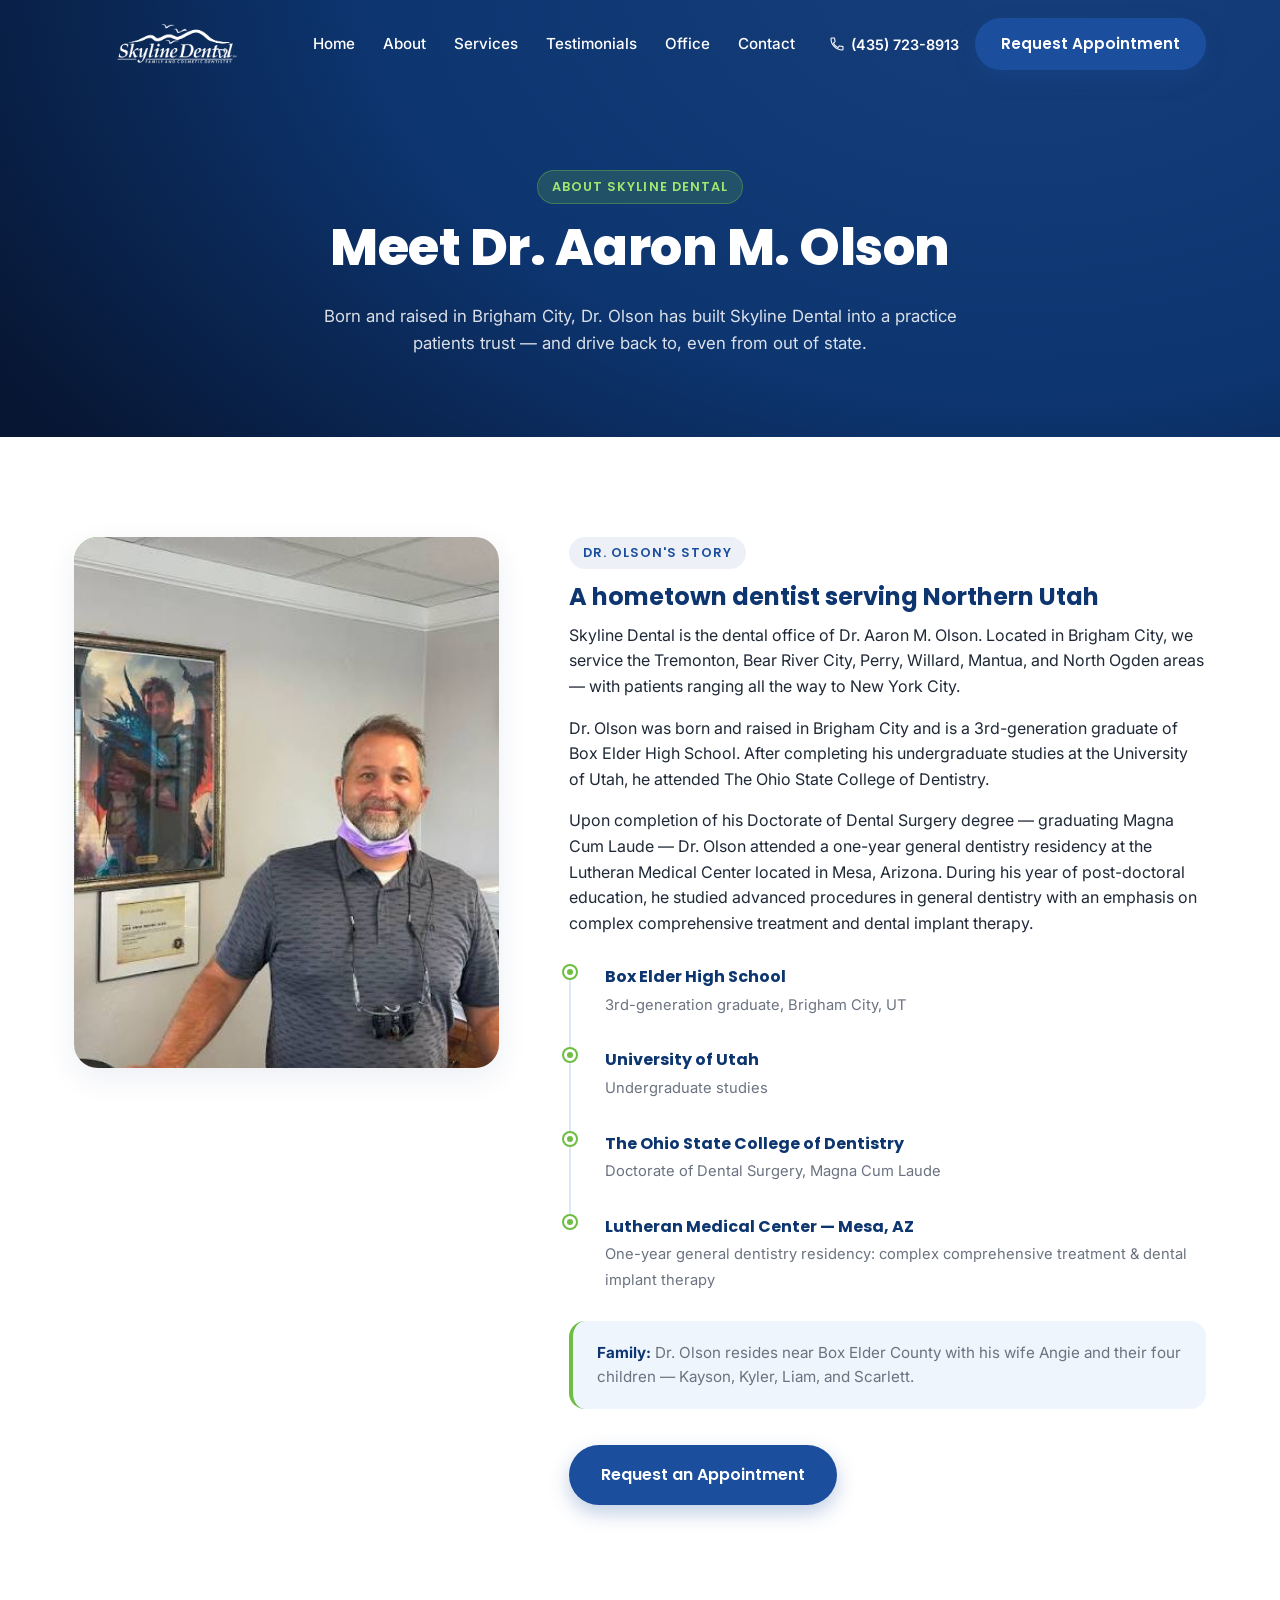
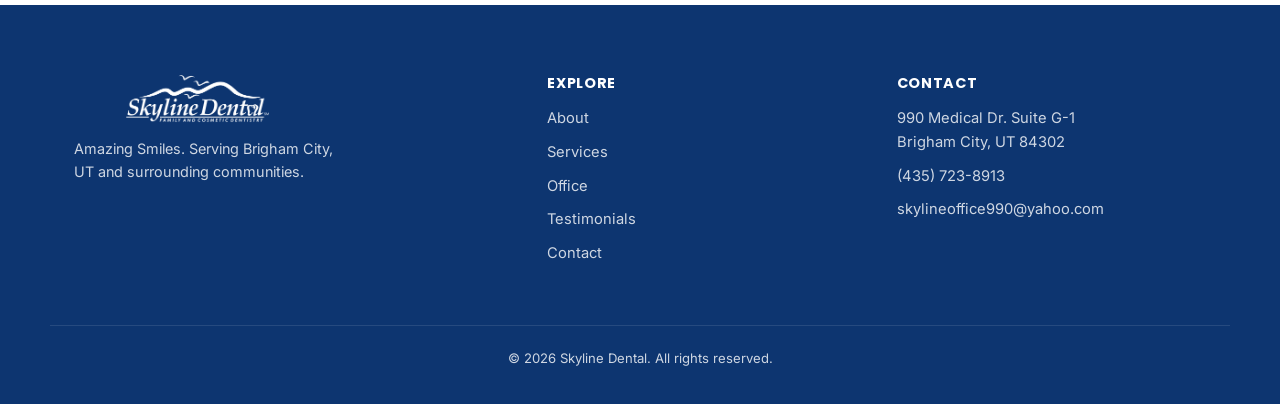
==== about.html @ 53d768c1 "Add dedicated About, Services, and Office pages Build out three full pages using real content from t" ====
<!DOCTYPE html>
<html lang="en">
<head>
<meta charset="UTF-8">
<meta name="viewport" content="width=device-width, initial-scale=1.0">
<title>About Dr. Aaron Olson | Skyline Dental | Brigham City, UT</title>
<meta name="description" content="Meet Dr. Aaron M. Olson of Skyline Dental in Brigham City, UT — his education, training, and the family behind the practice serving Northern Utah.">
<link rel="preconnect" href="https://fonts.googleapis.com">
<link rel="preconnect" href="https://fonts.gstatic.com" crossorigin>
<link href="https://fonts.googleapis.com/css2?family=Poppins:wght@400;500;600;700;800&family=Inter:wght@400;500;600&display=swap" rel="stylesheet">
<link rel="stylesheet" href="css/style.css">
</head>
<body>

<div class="progress-bar" id="progressBar"></div>

<header class="site-header" id="siteHeader">
  <div class="container header-inner">
    <a href="index.html" class="logo">
      <img src="images/skyline-dental-logo-white.png" alt="Skyline Dental - Family and Cosmetic Dentistry" class="logo-img logo-img-light">
      <img src="images/skyline-dental-logo.png" alt="Skyline Dental - Family and Cosmetic Dentistry" class="logo-img logo-img-dark">
    </a>
    <nav class="main-nav" id="mainNav">
      <a href="index.html#home">Home</a>
      <a href="about.html">About</a>
      <a href="services.html">Services</a>
      <a href="index.html#testimonials">Testimonials</a>
      <a href="office.html">Office</a>
      <a href="index.html#contact">Contact</a>
    </nav>
    <div class="header-actions">
      <a href="tel:4357238913" class="phone-pill">
        <svg width="16" height="16" viewBox="0 0 24 24" fill="none"><path d="M6.6 10.8c1.4 2.8 3.8 5.1 6.6 6.6l2.2-2.2c.3-.3.7-.4 1-.2 1.1.4 2.3.6 3.6.6.6 0 1 .4 1 1V20c0 .6-.4 1-1 1C10.6 21 3 13.4 3 4c0-.6.4-1 1-1h3.5c.6 0 1 .4 1 1 0 1.2.2 2.4.6 3.6.1.4 0 .8-.3 1.1L6.6 10.8z" stroke="currentColor" stroke-width="1.6" stroke-linejoin="round"/></svg>
        (435) 723-8913
      </a>
      <a href="index.html#contact" class="btn btn-primary">Request Appointment</a>
    </div>
    <button class="nav-toggle" id="navToggle" aria-label="Toggle menu">
      <span></span><span></span><span></span>
    </button>
  </div>
</header>

<main>

  <section class="page-banner">
    <div class="container">
      <span class="eyebrow">About Skyline Dental</span>
      <h1>Meet Dr. Aaron M. Olson</h1>
      <p>Born and raised in Brigham City, Dr. Olson has built Skyline Dental into a practice patients trust — and drive back to, even from out of state.</p>
    </div>
  </section>

  <section class="content-section">
    <div class="container bio-grid">
      <div class="bio-photo reveal">
        <img src="images/dr-aaron-olson.jpg" alt="Dr. Aaron Olson, DDS">
        <div class="bio-accent"></div>
      </div>
      <div class="bio-copy reveal">
        <span class="eyebrow">Dr. Olson's Story</span>
        <h2>A hometown dentist serving Northern Utah</h2>
        <p>Skyline Dental is the dental office of Dr. Aaron M. Olson. Located in Brigham City, we service the Tremonton, Bear River City, Perry, Willard, Mantua, and North Ogden areas — with patients ranging all the way to New York City.</p>
        <p>Dr. Olson was born and raised in Brigham City and is a 3rd-generation graduate of Box Elder High School. After completing his undergraduate studies at the University of Utah, he attended The Ohio State College of Dentistry.</p>
        <p>Upon completion of his Doctorate of Dental Surgery degree — graduating Magna Cum Laude — Dr. Olson attended a one-year general dentistry residency at the Lutheran Medical Center located in Mesa, Arizona. During his year of post-doctoral education, he studied advanced procedures in general dentistry with an emphasis on complex comprehensive treatment and dental implant therapy.</p>

        <ol class="timeline">
          <li><strong>Box Elder High School</strong><span>3rd-generation graduate, Brigham City, UT</span></li>
          <li><strong>University of Utah</strong><span>Undergraduate studies</span></li>
          <li><strong>The Ohio State College of Dentistry</strong><span>Doctorate of Dental Surgery, Magna Cum Laude</span></li>
          <li><strong>Lutheran Medical Center — Mesa, AZ</strong><span>One-year general dentistry residency: complex comprehensive treatment &amp; dental implant therapy</span></li>
        </ol>

        <div class="family-note">
          <strong>Family:</strong> Dr. Olson resides near Box Elder County with his wife Angie and their four children — Kayson, Kyler, Liam, and Scarlett.
        </div>

        <div class="section-cta section-cta-left">
          <a href="index.html#contact" class="btn btn-primary btn-lg">Request an Appointment</a>
        </div>
      </div>
    </div>
  </section>

</main>

<footer class="site-footer">
  <div class="container footer-inner">
    <div class="footer-brand">
      <img src="images/skyline-dental-logo-white.png" alt="Skyline Dental - Family and Cosmetic Dentistry" class="logo-img footer-logo-img">
      <p>Amazing Smiles. Serving Brigham City, UT and surrounding communities.</p>
    </div>
    <div class="footer-links">
      <h4>Explore</h4>
      <a href="about.html">About</a>
      <a href="services.html">Services</a>
      <a href="office.html">Office</a>
      <a href="index.html#testimonials">Testimonials</a>
      <a href="index.html#contact">Contact</a>
    </div>
    <div class="footer-contact">
      <h4>Contact</h4>
      <p>990 Medical Dr. Suite G-1<br>Brigham City, UT 84302</p>
      <p><a href="tel:4357238913">(435) 723-8913</a></p>
      <p><a href="mailto:skylineoffice990@yahoo.com">skylineoffice990@yahoo.com</a></p>
    </div>
  </div>
  <div class="footer-bottom">
    <div class="container">
      <p>&copy; <span id="year"></span> Skyline Dental. All rights reserved.</p>
    </div>
  </div>
</footer>

<button id="scrollTop" class="scroll-top" aria-label="Scroll to top">↑</button>

<script src="js/main.js"></script>
</body>
</html>
---- css/style.css ----
/* ===== Design tokens ===== */
:root{
  --primary:#1B4F9E;
  --primary-dark:#0D3570;
  --primary-light:#9FCBEA;
  --accent:#6FBE44;
  --bg:#FFFFFF;
  --bg-soft:#EEF5FC;
  --text:#1F2937;
  --text-light:#6B7280;
  --border:#DCE8F5;
  --shadow:0 10px 30px rgba(13,53,112,0.08);
  --radius:16px;
  --font-head:'Poppins', sans-serif;
  --font-body:'Inter', sans-serif;
}

*,*::before,*::after{box-sizing:border-box;}
html{scroll-behavior:smooth;}
body{
  margin:0;
  font-family:var(--font-body);
  color:var(--text);
  background:var(--bg);
  line-height:1.6;
  -webkit-font-smoothing:antialiased;
}
h1,h2,h3,h4{font-family:var(--font-head); margin:0 0 .5em; color:var(--primary-dark); line-height:1.15;}
p{margin:0 0 1em;}
a{color:inherit; text-decoration:none;}
img{max-width:100%; display:block;}
ul{list-style:none; margin:0; padding:0;}
.container{max-width:1180px; margin:0 auto; padding:0 24px;}
#home, #about, #services, #testimonials, #office, #contact{scroll-margin-top:90px;}

.eyebrow{
  display:inline-block;
  font-family:var(--font-head);
  font-weight:600;
  font-size:.8rem;
  letter-spacing:.08em;
  text-transform:uppercase;
  color:var(--primary);
  background:rgba(27,79,158,.08);
  padding:6px 14px;
  border-radius:999px;
  margin-bottom:14px;
}

/* ===== Buttons ===== */
.btn{
  display:inline-flex; align-items:center; justify-content:center; gap:8px;
  padding:12px 24px;
  border-radius:999px;
  font-weight:600;
  font-family:var(--font-head);
  font-size:.95rem;
  border:2px solid transparent;
  cursor:pointer;
  transition:transform .25s ease, box-shadow .25s ease, background .25s ease, color .25s ease;
  white-space:nowrap;
}
.btn-primary{ background:var(--primary); color:#fff; box-shadow:0 8px 20px rgba(27,79,158,.28);}
.btn-primary:hover{ transform:translateY(-3px) scale(1.02); box-shadow:0 14px 28px rgba(27,79,158,.36); }
.btn-ghost{ background:transparent; border-color:rgba(255,255,255,.5); color:inherit; }
.btn-ghost:hover{ background:rgba(255,255,255,.15); transform:translateY(-3px); }
.btn-lg{ padding:15px 30px; font-size:1rem; }

/* ===== Progress bar ===== */
.progress-bar{
  position:fixed; top:0; left:0; height:3px; width:0%;
  background:linear-gradient(90deg, var(--primary-light), var(--primary));
  z-index:1000; transition:width .1s ease-out;
}

/* ===== Header ===== */
.site-header{
  position:fixed; top:0; left:0; right:0; z-index:900;
  padding:18px 0;
  transition:background .35s ease, box-shadow .35s ease, padding .35s ease;
}
.site-header.scrolled{
  background:rgba(255,255,255,.9);
  backdrop-filter:blur(10px);
  box-shadow:0 4px 24px rgba(13,53,112,.08);
  padding:10px 0;
}
.header-inner{display:flex; align-items:center; justify-content:space-between; gap:24px;}
.logo{display:flex; align-items:center;}
.logo-img{height:40px; width:auto; display:block;}
.logo-img-dark{display:none;}
.site-header.scrolled .logo-img-light{display:none;}
.site-header.scrolled .logo-img-dark{display:block;}

.main-nav{display:flex; gap:28px;}
.main-nav a{
  font-weight:500; font-size:.95rem; position:relative; padding:4px 0;
  color:var(--primary-dark);
}
.site-header:not(.scrolled) .main-nav a{color:#fff;}
.main-nav a::after{
  content:''; position:absolute; left:0; bottom:-4px; width:0; height:2px;
  background:currentColor; transition:width .25s ease;
}
.main-nav a:hover::after{width:100%;}

.header-actions{display:flex; align-items:center; gap:16px;}
.phone-pill{
  display:flex; align-items:center; gap:6px; font-weight:600; font-size:.9rem;
  color:var(--primary-dark);
}
.site-header:not(.scrolled) .phone-pill{color:#fff;}

.nav-toggle{display:none; flex-direction:column; gap:5px; background:none; border:none; cursor:pointer; padding:6px; z-index:950;}
.nav-toggle span{width:24px; height:2px; background:var(--primary-dark); transition:.3s;}
.site-header:not(.scrolled) .nav-toggle span{background:#fff;}

/* ===== Hero ===== */
.hero{
  position:relative; overflow:hidden;
  min-height:100vh;
  display:flex; align-items:center;
  background:radial-gradient(1200px 800px at 80% -10%, #163E7A 0%, var(--primary-dark) 55%, #071633 100%);
  color:#fff;
  padding-top:120px;
}
.hero-blob{position:absolute; border-radius:50%; filter:blur(60px); opacity:.55; z-index:0;}
.blob-1{width:420px; height:420px; background:var(--primary-light); top:-120px; right:-80px; animation:drift 14s ease-in-out infinite;}
.blob-2{width:320px; height:320px; background:var(--accent); bottom:-100px; left:-60px; opacity:.3; animation:drift 18s ease-in-out infinite reverse;}
.blob-3{width:250px; height:250px; background:#6FBE44; top:40%; left:35%; opacity:.2; animation:drift 20s ease-in-out infinite;}
@keyframes drift{
  0%,100%{ transform:translate(0,0) scale(1);}
  50%{ transform:translate(30px,-30px) scale(1.08);}
}

.hero-inner{position:relative; z-index:1; display:grid; grid-template-columns:1fr; gap:60px; align-items:center;}
.hero-copy{max-width:700px;}
.hero-copy .eyebrow{background:rgba(255,255,255,.12); color:#fff;}
.eyebrow-accent{background:rgba(111,190,68,.2); color:#9FE870; border:1px solid rgba(111,190,68,.4);}
.hero h1{color:#fff; font-size:clamp(2.8rem,5.5vw,4.4rem); font-weight:800; letter-spacing:-.02em; line-height:1.05;}
.accent-text{
  background:linear-gradient(100deg, #fff 20%, var(--primary-light) 60%, var(--accent) 100%);
  -webkit-background-clip:text; background-clip:text; color:transparent;
}
.hero-sub{color:rgba(255,255,255,.88); font-size:1.15rem; max-width:520px;}
.hero-cta{display:flex; gap:16px; flex-wrap:wrap; margin:32px 0 48px;}
.hero-cta .btn-lg{padding:17px 34px; font-size:1.05rem;}
.hero-cta .btn-primary{background:var(--accent); box-shadow:0 10px 28px rgba(111,190,68,.4);}
.hero-cta .btn-primary:hover{transform:translateY(-4px) scale(1.04); box-shadow:0 16px 36px rgba(111,190,68,.5);}
.hero-cta .btn-ghost{border-color:rgba(255,255,255,.6); font-weight:700;}
.hero-cta .btn-ghost:hover{background:rgba(255,255,255,.18); border-color:#fff;}

.hero-rating{
  display:flex; align-items:center; gap:16px; flex-wrap:wrap;
  padding-top:28px; border-top:1px solid rgba(255,255,255,.18);
}
.stat-stars{font-size:1.4rem; letter-spacing:2px; color:var(--accent); line-height:1;}
.stat-stars-lg{font-size:2.75rem; letter-spacing:6px; text-shadow:0 4px 22px rgba(111,190,68,.6);}
.hero-rating-label{font-family:var(--font-head); font-size:1.1rem; font-weight:700; color:#fff;}

/* ===== Reveal animation ===== */
.reveal{opacity:0; transform:translateY(30px); transition:opacity .7s ease, transform .7s ease;}
.reveal.in-view{opacity:1; transform:translateY(0);}

/* ===== About ===== */
.about{padding:120px 0; background:var(--bg);}
.about-inner{display:grid; grid-template-columns:.85fr 1.15fr; gap:70px; align-items:center;}
.about-photo{position:relative; aspect-ratio:4/5; border-radius:24px; overflow:hidden; box-shadow:var(--shadow);}
.about-photo-img{width:100%; height:100%; object-fit:cover;}
.about-accent{position:absolute; inset:-14px auto auto -14px; width:70px; height:70px; background:var(--accent); border-radius:20px; z-index:-1;}
.about-points{margin:22px 0 30px; display:flex; flex-direction:column; gap:12px;}
.about-points li{display:flex; align-items:center; gap:10px; font-weight:500;}
.check{display:inline-flex; align-items:center; justify-content:center; width:22px; height:22px; border-radius:50%; background:rgba(27,79,158,.12); color:var(--primary); font-size:.75rem; flex:none;}

/* ===== Services ===== */
.services{padding:120px 0; background:var(--bg-soft);}
.section-head{max-width:640px; margin:0 auto 60px; text-align:center;}
.section-head p{color:var(--text-light);}
.section-head.light h2, .section-head.light p{color:#fff;}
.service-grid{display:grid; grid-template-columns:repeat(3,1fr); gap:24px;}
.service-card{
  background:#fff; border-radius:var(--radius); padding:32px 26px;
  box-shadow:0 6px 20px rgba(13,53,112,.06);
  transition:transform .3s ease, box-shadow .3s ease;
  border:1px solid var(--border);
}
.service-card:hover{transform:translateY(-8px); box-shadow:0 20px 40px rgba(13,53,112,.14);}
.service-icon{
  width:56px; height:56px; display:flex; align-items:center; justify-content:center;
  border-radius:14px; background:rgba(27,79,158,.1); margin-bottom:18px;
  color:var(--primary);
  transition:transform .3s ease;
}
.service-card:hover .service-icon{transform:rotate(-8deg) scale(1.08);}
.service-card h3{font-size:1.1rem; margin-bottom:8px;}
.service-card p{color:var(--text-light); font-size:.92rem; margin:0;}
.section-cta{text-align:center; margin-top:48px;}
.section-cta-left{text-align:left; margin-top:36px;}

/* ===== Testimonials ===== */
.testimonials{
  padding:120px 0;
  background:radial-gradient(1000px 500px at 20% 20%, #123A6B, var(--primary-dark));
  color:#fff;
  text-align:center;
}
.testimonial-slider{max-width:720px; margin:0 auto; position:relative; min-height:220px;}
.testimonial-track{position:relative;}
.testimonial-slide{
  position:absolute; inset:0; opacity:0; transform:translateY(12px);
  transition:opacity .5s ease, transform .5s ease; pointer-events:none;
}
.testimonial-slide.active{position:relative; opacity:1; transform:translateY(0); pointer-events:auto;}
.stars{color:var(--accent); letter-spacing:4px; margin-bottom:16px; font-size:1.1rem;}
.testimonial-slide p{font-size:1.35rem; font-weight:500; line-height:1.5; font-family:var(--font-head);}
.testimonial-slide cite{display:block; margin-top:18px; font-style:normal; color:rgba(255,255,255,.65); font-size:.9rem;}
.testimonial-dots{display:flex; justify-content:center; gap:10px; margin-top:32px;}
.testimonial-dots button{
  width:10px; height:10px; border-radius:50%; border:none; background:rgba(255,255,255,.3); cursor:pointer; padding:0;
  transition:background .3s ease, transform .3s ease;
}
.testimonial-dots button.active{background:var(--primary-light); transform:scale(1.3);}
.testimonial-more{margin-top:36px; border-color:rgba(255,255,255,.4);}
.testimonial-more:hover{background:rgba(255,255,255,.15); border-color:#fff;}

/* ===== Office ===== */
.office{padding:120px 0;}
.office-inner{display:grid; grid-template-columns:1fr 1fr; gap:60px; align-items:stretch;}
.office-detail{margin-bottom:20px;}
.office-detail strong{display:block; font-family:var(--font-head); color:var(--primary-dark); margin-bottom:4px; font-size:.9rem; text-transform:uppercase; letter-spacing:.05em;}
.office-detail a:hover{color:var(--primary);}
.social-links{display:flex; gap:12px; margin-top:24px;}
.social-links a{
  width:42px; height:42px; border-radius:50%; background:var(--bg-soft); display:flex; align-items:center; justify-content:center;
  font-weight:700; color:var(--primary-dark); transition:background .3s ease, color .3s ease, transform .3s ease;
}
.social-links a:hover{background:var(--primary); color:#fff; transform:translateY(-3px);}
.office-more{margin-top:24px;}
.office-map{
  border-radius:var(--radius); overflow:hidden; min-height:340px; box-shadow:var(--shadow);
  display:flex; flex-direction:column; background:#EEF5FC;
}
.office-map-svg{flex:1; width:100%; height:100%; display:block;}
.map-label{font-family:var(--font-head); font-size:13px; font-weight:600; fill:var(--primary-dark);}
.map-label-water{fill:#4E85BE; font-style:italic;}
.map-bubble-text{font-family:var(--font-head); font-size:20px; font-weight:800; fill:var(--primary-dark);}
.map-bubble-sub{font-family:var(--font-body); font-size:13px; fill:var(--text-light);}
.map-pulse{animation:mapPulse 2.4s ease-out infinite; transform-origin:center;}
@keyframes mapPulse{
  0%{transform:scale(1); opacity:.5;}
  100%{transform:scale(2.6); opacity:0;}
}
.get-directions{margin:18px auto 22px;}

/* ===== Contact ===== */
.contact{padding:120px 0; background:var(--bg-soft);}
.contact-form{max-width:760px; margin:0 auto; background:#fff; padding:44px; border-radius:20px; box-shadow:var(--shadow);}
.form-row{display:grid; grid-template-columns:1fr 1fr; gap:20px;}
.form-field{margin-bottom:20px; display:flex; flex-direction:column; gap:6px;}
.form-field label{font-size:.85rem; font-weight:600; color:var(--primary-dark);}
.form-field input, .form-field select, .form-field textarea{
  padding:12px 14px; border-radius:10px; border:1.5px solid var(--border); font-family:var(--font-body); font-size:.95rem;
  transition:border-color .25s ease, box-shadow .25s ease; background:#fff;
}
.form-field input:focus, .form-field select:focus, .form-field textarea:focus{
  outline:none; border-color:var(--primary); box-shadow:0 0 0 4px rgba(27,79,158,.12);
}
.hidden-field{position:absolute; left:-9999px;}

/* ===== Footer ===== */
.site-footer{background:var(--primary-dark); color:rgba(255,255,255,.8); padding-top:70px;}
.footer-inner{display:grid; grid-template-columns:1.4fr 1fr 1fr; gap:40px; padding-bottom:50px; border-bottom:1px solid rgba(255,255,255,.1);}
.footer-brand .footer-logo-img{height:48px;}
.footer-brand p{margin-top:14px; font-size:.9rem; max-width:280px;}
.footer-links h4, .footer-contact h4{color:#fff; font-family:var(--font-head); margin-bottom:16px; font-size:.9rem; text-transform:uppercase; letter-spacing:.05em;}
.footer-links a{display:block; margin-bottom:10px; font-size:.92rem; transition:color .25s ease;}
.footer-links a:hover{color:var(--primary-light);}
.footer-contact p{font-size:.92rem; margin-bottom:10px;}
.footer-bottom{padding:22px 0; text-align:center; font-size:.82rem;}

/* ===== Scroll to top ===== */
.scroll-top{
  position:fixed; bottom:28px; right:28px; width:48px; height:48px; border-radius:50%;
  background:var(--primary); color:#fff; border:none; font-size:1.2rem; cursor:pointer;
  box-shadow:0 12px 24px rgba(27,79,158,.35);
  opacity:0; visibility:hidden; transform:translateY(10px);
  transition:opacity .3s ease, transform .3s ease, visibility .3s;
  z-index:800;
}
.scroll-top.visible{opacity:1; visibility:visible; transform:translateY(0);}

/* ===== Inner page banner ===== */
.page-banner{
  position:relative; overflow:hidden;
  padding:170px 0 80px;
  background:radial-gradient(1200px 800px at 80% -10%, #163E7A 0%, var(--primary-dark) 55%, #071633 100%);
  color:#fff; text-align:center;
}
.page-banner .eyebrow{background:rgba(111,190,68,.2); color:#9FE870; border:1px solid rgba(111,190,68,.4);}
.page-banner h1{color:#fff; font-size:clamp(2.2rem,4.5vw,3.2rem); font-weight:800; letter-spacing:-.01em;}
.page-banner p{color:rgba(255,255,255,.85); max-width:640px; margin:0 auto; font-size:1.05rem;}

/* ===== Generic content sections ===== */
.content-section{padding:100px 0;}
.content-section.alt{background:var(--bg-soft);}
.content-narrow{max-width:760px; margin:0 auto;}
.content-narrow p{color:var(--text-light); font-size:1.02rem;}
.content-narrow h2{margin-top:1.4em;}

/* ===== Bio / About page ===== */
.bio-grid{display:grid; grid-template-columns:.8fr 1.2fr; gap:70px; align-items:start;}
.bio-photo{position:relative; aspect-ratio:4/5; border-radius:24px; overflow:hidden; box-shadow:var(--shadow);}
.bio-photo img{width:100%; height:100%; object-fit:cover;}
.bio-accent{position:absolute; inset:-14px auto auto -14px; width:70px; height:70px; background:var(--accent); border-radius:20px; z-index:-1;}
.family-note{
  margin-top:28px; padding:20px 24px; border-radius:16px; background:var(--bg-soft);
  border-left:4px solid var(--accent); font-size:.95rem; color:var(--text-light);
}
.family-note strong{color:var(--primary-dark);}

.timeline{list-style:none; margin:28px 0 0; padding:0; display:flex; flex-direction:column; gap:0;}
.timeline li{position:relative; padding:0 0 30px 34px; border-left:2px solid var(--border);}
.timeline li:last-child{border-color:transparent; padding-bottom:0;}
.timeline li::before{
  content:''; position:absolute; left:-7px; top:2px; width:12px; height:12px;
  border-radius:50%; background:var(--accent); border:3px solid #fff; box-shadow:0 0 0 2px var(--accent);
}
.timeline strong{display:block; font-family:var(--font-head); color:var(--primary-dark); font-size:1rem; margin-bottom:2px;}
.timeline span{color:var(--text-light); font-size:.92rem;}

/* ===== Services detail page ===== */
.service-detail-list{display:flex; flex-direction:column; gap:0; margin-top:20px;}
.service-detail{
  display:grid; grid-template-columns:64px 1fr; gap:22px; padding:32px 0;
  border-bottom:1px solid var(--border);
}
.service-detail:last-child{border-bottom:none;}
.service-detail-icon{
  width:64px; height:64px; border-radius:16px; background:var(--bg-soft);
  display:flex; align-items:center; justify-content:center; color:var(--primary);
}
.service-detail h3{margin-bottom:8px;}
.service-detail p{color:var(--text-light); margin:0;}

/* ===== Office page extras ===== */
.video-embed{position:relative; width:100%; aspect-ratio:16/9; border-radius:var(--radius); overflow:hidden; box-shadow:var(--shadow);}
.video-embed iframe{position:absolute; inset:0; width:100%; height:100%; border:0;}
.info-grid{display:grid; grid-template-columns:repeat(3,1fr); gap:24px; margin-top:20px;}
.info-card{background:#fff; border-radius:var(--radius); padding:28px 24px; box-shadow:0 6px 20px rgba(13,53,112,.06); border:1px solid var(--border);}
.info-card h3{font-size:1.05rem; margin-bottom:10px;}
.info-card p{color:var(--text-light); font-size:.92rem; margin:0;}
.info-card a{color:var(--primary); font-weight:600;}
.info-card a:hover{text-decoration:underline;}
.note-callout{
  margin-top:20px; padding:18px 22px; border-radius:14px; background:rgba(111,190,68,.1);
  border-left:4px solid var(--accent); font-size:.95rem; color:var(--primary-dark);
}

/* ===== Responsive ===== */
@media (max-width:960px){
  .hero-inner, .about-inner, .office-inner, .bio-grid{grid-template-columns:1fr;}
  .service-grid, .info-grid{grid-template-columns:repeat(2,1fr);}
  .footer-inner{grid-template-columns:1fr 1fr;}
}
@media (max-width:760px){
  .main-nav, .header-actions{display:none;}
  .nav-toggle{display:flex;}
  .main-nav.open{
    display:flex; flex-direction:column; position:fixed; top:0; right:0; height:100vh; width:78%;
    background:var(--primary-dark); padding:110px 32px 32px; gap:24px; z-index:920;
    box-shadow:-20px 0 60px rgba(0,0,0,.3);
  }
  .main-nav.open a{color:#fff; font-size:1.1rem;}
  .service-grid, .info-grid{grid-template-columns:1fr;}
  .service-detail{grid-template-columns:1fr; text-align:center;}
  .service-detail-icon{margin:0 auto;}
  .form-row{grid-template-columns:1fr;}
  .footer-inner{grid-template-columns:1fr; text-align:center;}
  .footer-brand p{margin-left:auto; margin-right:auto;}
  .social-links{justify-content:center;}
}
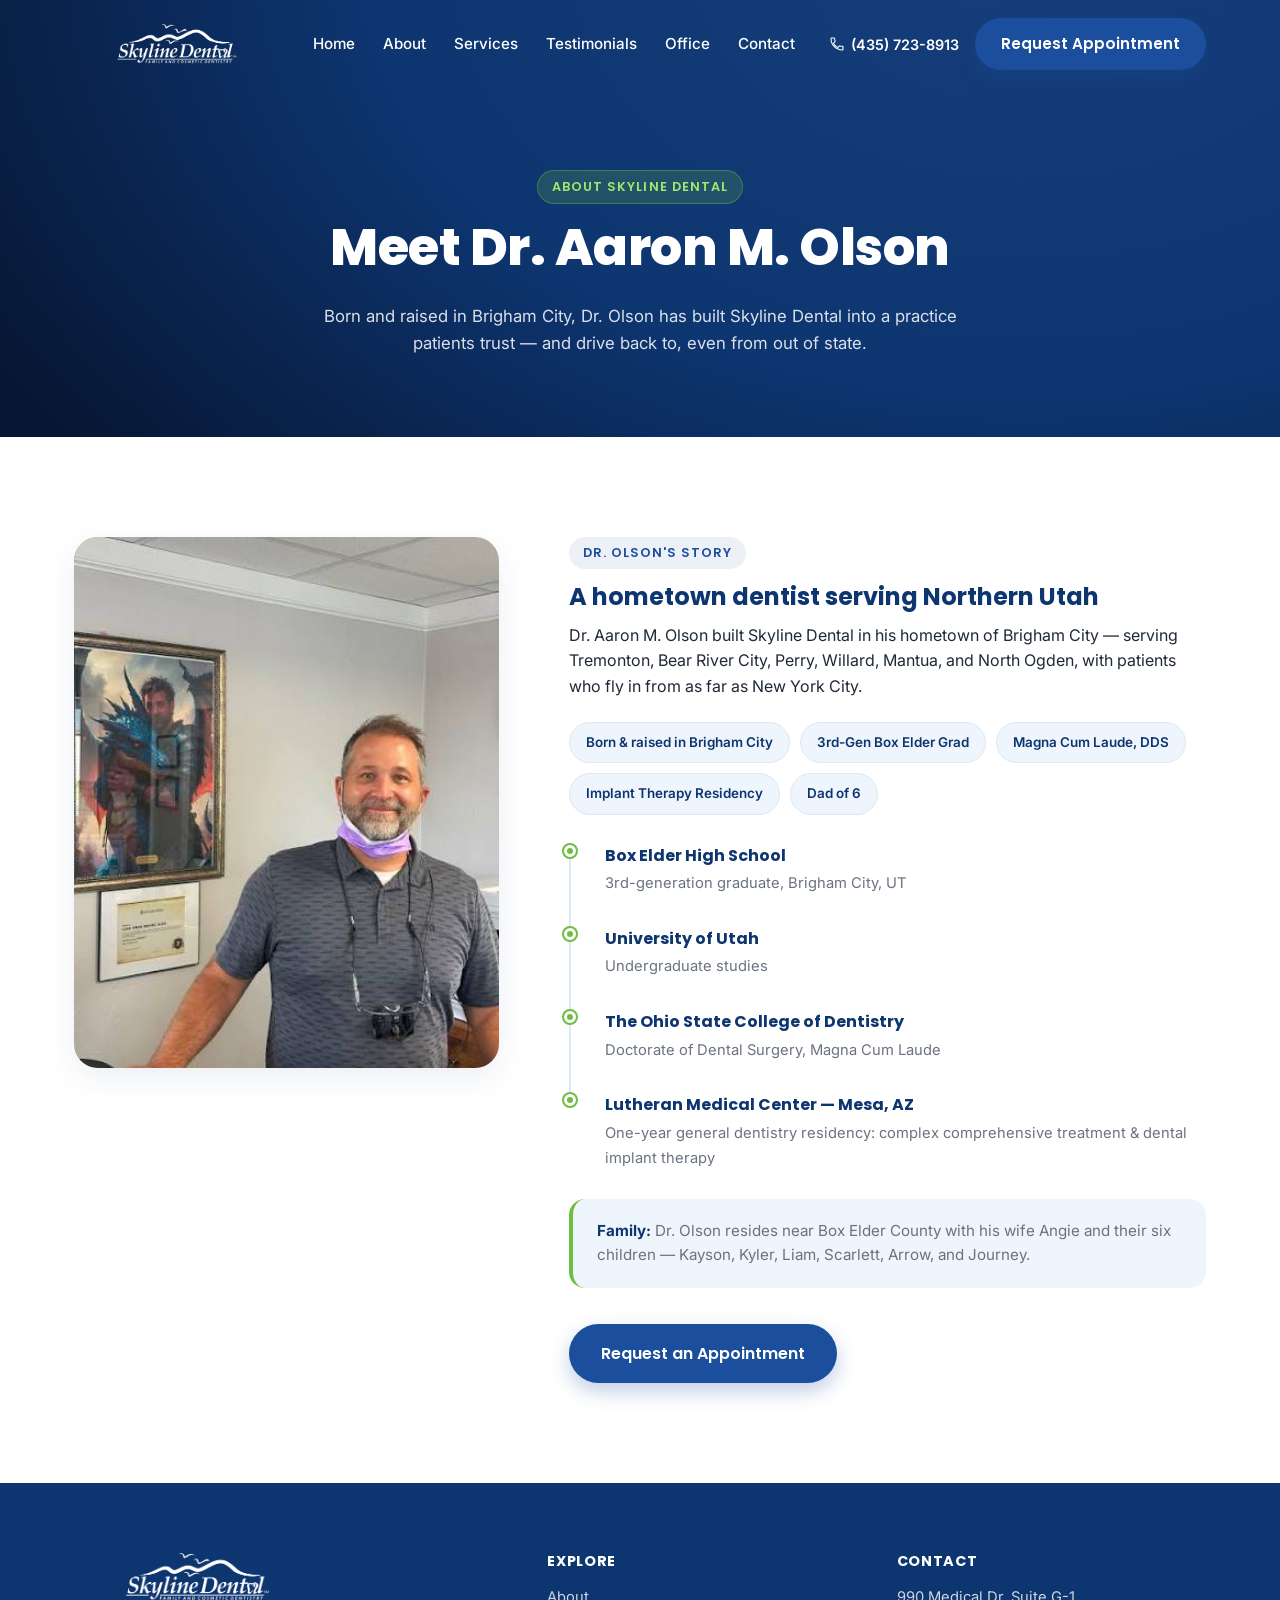
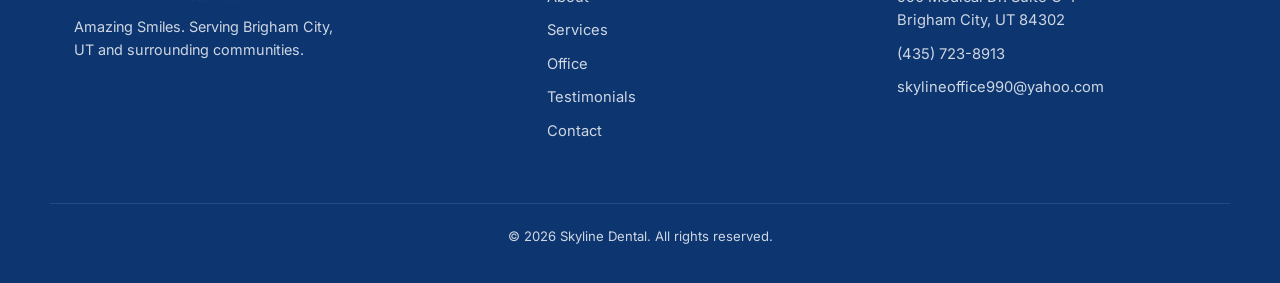
==== commit 89192a4b: "Refine map pin/bubble, add contact sidebar, update family, tighten copy - Map: move the Skyline Dent" ====
--- a/about.html
+++ b/about.html
@@ -60,9 +60,15 @@
       <div class="bio-copy reveal">
         <span class="eyebrow">Dr. Olson's Story</span>
         <h2>A hometown dentist serving Northern Utah</h2>
-        <p>Skyline Dental is the dental office of Dr. Aaron M. Olson. Located in Brigham City, we service the Tremonton, Bear River City, Perry, Willard, Mantua, and North Ogden areas — with patients ranging all the way to New York City.</p>
-        <p>Dr. Olson was born and raised in Brigham City and is a 3rd-generation graduate of Box Elder High School. After completing his undergraduate studies at the University of Utah, he attended The Ohio State College of Dentistry.</p>
-        <p>Upon completion of his Doctorate of Dental Surgery degree — graduating Magna Cum Laude — Dr. Olson attended a one-year general dentistry residency at the Lutheran Medical Center located in Mesa, Arizona. During his year of post-doctoral education, he studied advanced procedures in general dentistry with an emphasis on complex comprehensive treatment and dental implant therapy.</p>
+        <p>Dr. Aaron M. Olson built Skyline Dental in his hometown of Brigham City — serving Tremonton, Bear River City, Perry, Willard, Mantua, and North Ogden, with patients who fly in from as far as New York City.</p>
+
+        <div class="quick-facts">
+          <span class="quick-fact">Born &amp; raised in Brigham City</span>
+          <span class="quick-fact">3rd-Gen Box Elder Grad</span>
+          <span class="quick-fact">Magna Cum Laude, DDS</span>
+          <span class="quick-fact">Implant Therapy Residency</span>
+          <span class="quick-fact">Dad of 6</span>
+        </div>
 
         <ol class="timeline">
           <li><strong>Box Elder High School</strong><span>3rd-generation graduate, Brigham City, UT</span></li>
@@ -72,7 +78,7 @@
         </ol>
 
         <div class="family-note">
-          <strong>Family:</strong> Dr. Olson resides near Box Elder County with his wife Angie and their four children — Kayson, Kyler, Liam, and Scarlett.
+          <strong>Family:</strong> Dr. Olson resides near Box Elder County with his wife Angie and their six children — Kayson, Kyler, Liam, Scarlett, Arrow, and Journey.
         </div>
 
         <div class="section-cta section-cta-left">
--- a/css/style.css
+++ b/css/style.css
@@ -245,6 +245,7 @@
 .map-label-water{fill:#4E85BE; font-style:italic;}
 .map-bubble-text{font-family:var(--font-head); font-size:20px; font-weight:800; fill:var(--primary-dark);}
 .map-bubble-sub{font-family:var(--font-body); font-size:13px; fill:var(--text-light);}
+.map-bubble-brand{font-family:var(--font-head); font-size:14px; font-weight:800; fill:var(--primary);}
 .map-pulse{animation:mapPulse 2.4s ease-out infinite; transform-origin:center;}
 @keyframes mapPulse{
   0%{transform:scale(1); opacity:.5;}
@@ -254,7 +255,10 @@
 
 /* ===== Contact ===== */
 .contact{padding:120px 0; background:var(--bg-soft);}
-.contact-form{max-width:760px; margin:0 auto; background:#fff; padding:44px; border-radius:20px; box-shadow:var(--shadow);}
+.contact-grid{display:grid; grid-template-columns:.65fr 1.35fr; gap:32px; max-width:1000px; margin:0 auto; align-items:start;}
+.contact-info-card{background:#fff; padding:36px 32px; border-radius:20px; box-shadow:var(--shadow); height:100%;}
+.contact-info-card .office-detail:last-child{margin-bottom:0;}
+.contact-form{background:#fff; padding:44px; border-radius:20px; box-shadow:var(--shadow);}
 .form-row{display:grid; grid-template-columns:1fr 1fr; gap:20px;}
 .form-field{margin-bottom:20px; display:flex; flex-direction:column; gap:6px;}
 .form-field label{font-size:.85rem; font-weight:600; color:var(--primary-dark);}
@@ -312,6 +316,12 @@
 .bio-photo{position:relative; aspect-ratio:4/5; border-radius:24px; overflow:hidden; box-shadow:var(--shadow);}
 .bio-photo img{width:100%; height:100%; object-fit:cover;}
 .bio-accent{position:absolute; inset:-14px auto auto -14px; width:70px; height:70px; background:var(--accent); border-radius:20px; z-index:-1;}
+.quick-facts{display:flex; flex-wrap:wrap; gap:10px; margin:22px 0;}
+.quick-fact{
+  display:inline-flex; align-items:center; background:var(--bg-soft); color:var(--primary-dark);
+  padding:9px 16px; border-radius:999px; font-size:.84rem; font-weight:600;
+  border:1px solid var(--border);
+}
 .family-note{
   margin-top:28px; padding:20px 24px; border-radius:16px; background:var(--bg-soft);
   border-left:4px solid var(--accent); font-size:.95rem; color:var(--text-light);
@@ -358,7 +368,7 @@
 
 /* ===== Responsive ===== */
 @media (max-width:960px){
-  .hero-inner, .about-inner, .office-inner, .bio-grid{grid-template-columns:1fr;}
+  .hero-inner, .about-inner, .office-inner, .bio-grid, .contact-grid{grid-template-columns:1fr;}
   .service-grid, .info-grid{grid-template-columns:repeat(2,1fr);}
   .footer-inner{grid-template-columns:1fr 1fr;}
 }
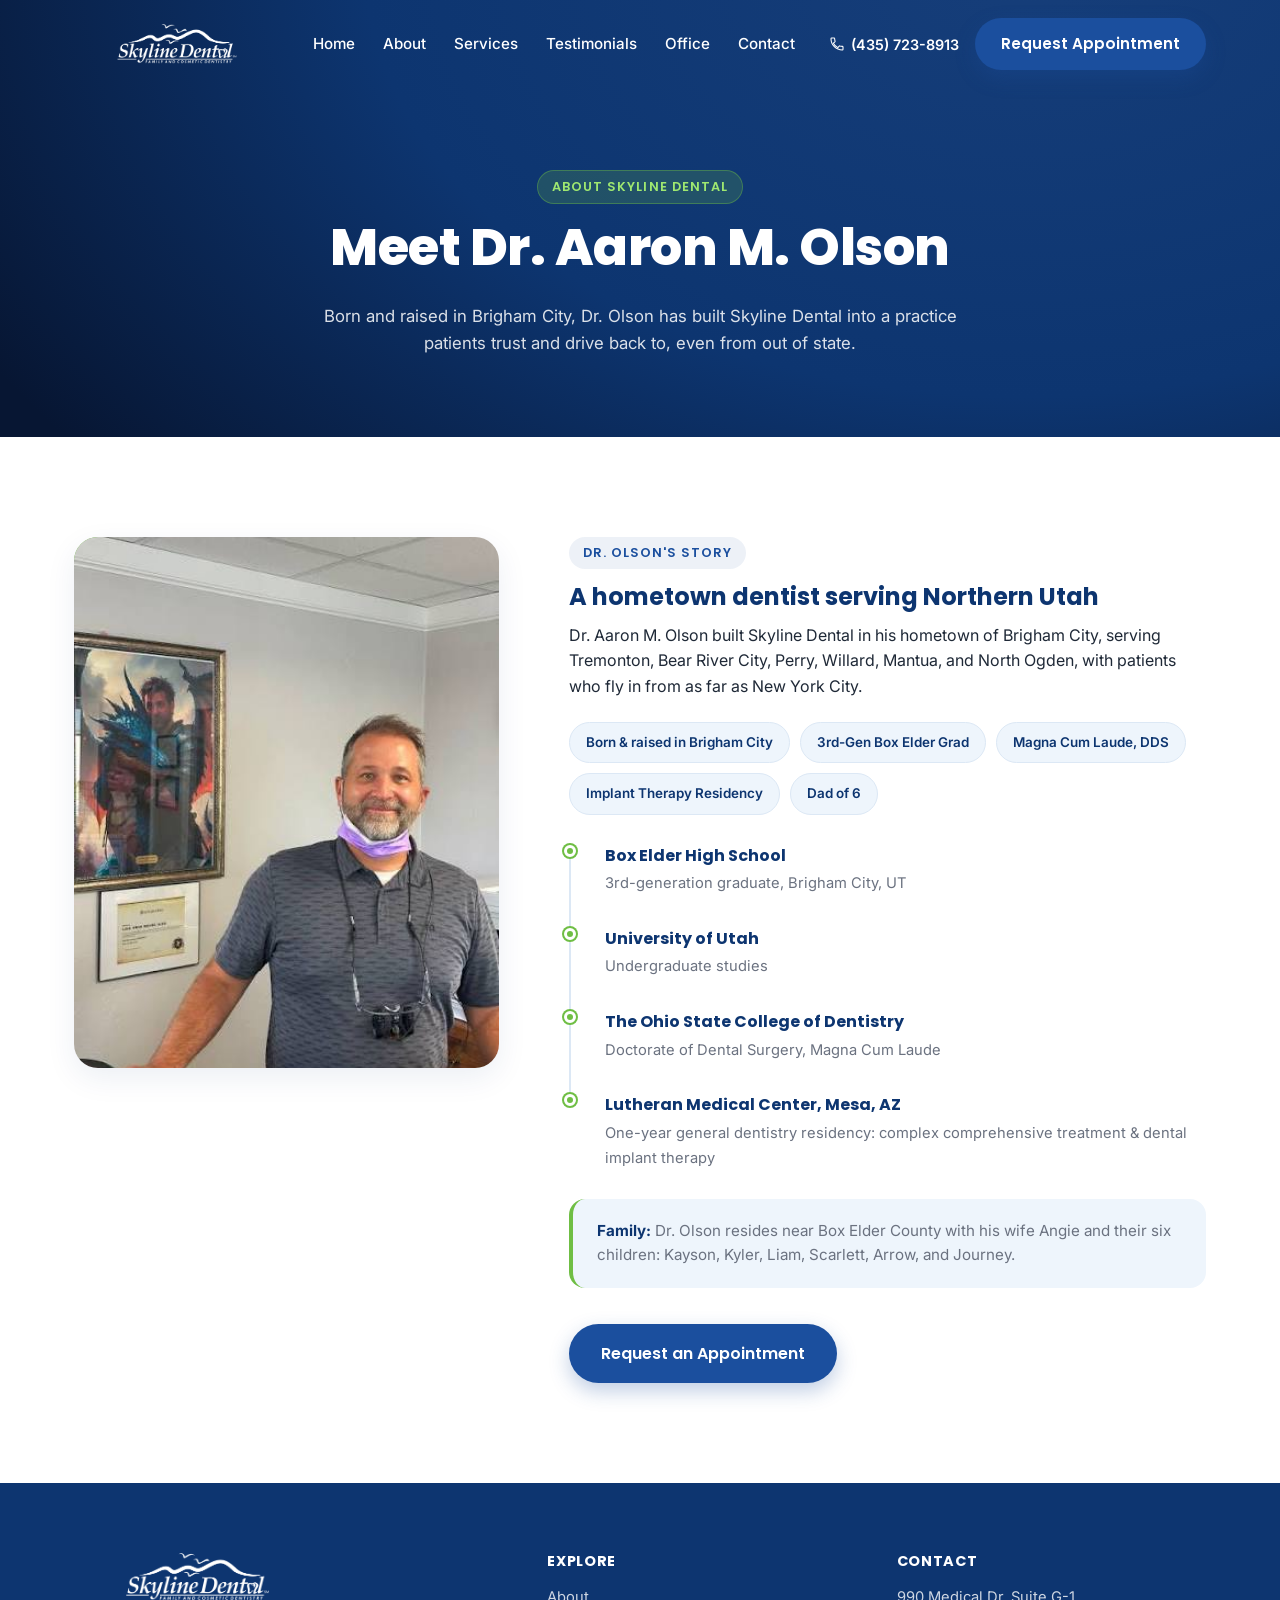
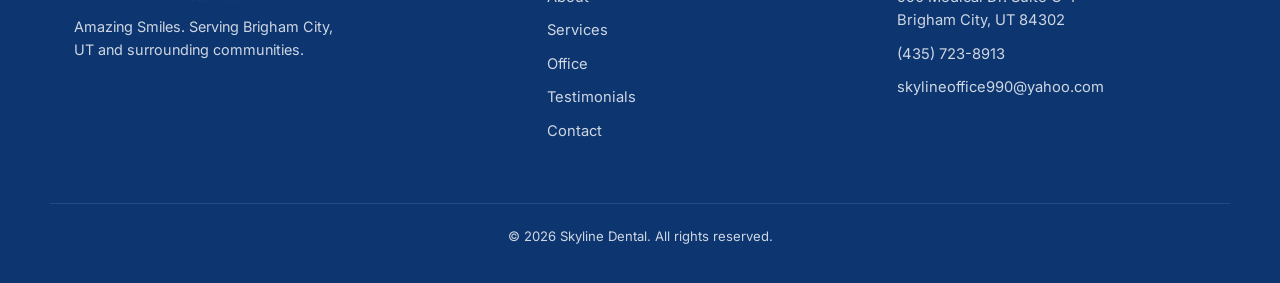
==== commit c598e6f0: "Remove em dashes from site copy and README Co-Authored-By: Claude Opus 5.5 <noreply@anthropic.com> C" ====
--- a/about.html
+++ b/about.html
@@ -4,7 +4,7 @@
 <meta charset="UTF-8">
 <meta name="viewport" content="width=device-width, initial-scale=1.0">
 <title>About Dr. Aaron Olson | Skyline Dental | Brigham City, UT</title>
-<meta name="description" content="Meet Dr. Aaron M. Olson of Skyline Dental in Brigham City, UT — his education, training, and the family behind the practice serving Northern Utah.">
+<meta name="description" content="Meet Dr. Aaron M. Olson of Skyline Dental in Brigham City, UT: his education, training, and the family behind the practice serving Northern Utah.">
 <link rel="preconnect" href="https://fonts.googleapis.com">
 <link rel="preconnect" href="https://fonts.gstatic.com" crossorigin>
 <link href="https://fonts.googleapis.com/css2?family=Poppins:wght@400;500;600;700;800&family=Inter:wght@400;500;600&display=swap" rel="stylesheet">
@@ -47,7 +47,7 @@
     <div class="container">
       <span class="eyebrow">About Skyline Dental</span>
       <h1>Meet Dr. Aaron M. Olson</h1>
-      <p>Born and raised in Brigham City, Dr. Olson has built Skyline Dental into a practice patients trust — and drive back to, even from out of state.</p>
+      <p>Born and raised in Brigham City, Dr. Olson has built Skyline Dental into a practice patients trust and drive back to, even from out of state.</p>
     </div>
   </section>
 
@@ -60,7 +60,7 @@
       <div class="bio-copy reveal">
         <span class="eyebrow">Dr. Olson's Story</span>
         <h2>A hometown dentist serving Northern Utah</h2>
-        <p>Dr. Aaron M. Olson built Skyline Dental in his hometown of Brigham City — serving Tremonton, Bear River City, Perry, Willard, Mantua, and North Ogden, with patients who fly in from as far as New York City.</p>
+        <p>Dr. Aaron M. Olson built Skyline Dental in his hometown of Brigham City, serving Tremonton, Bear River City, Perry, Willard, Mantua, and North Ogden, with patients who fly in from as far as New York City.</p>
 
         <div class="quick-facts">
           <span class="quick-fact">Born &amp; raised in Brigham City</span>
@@ -74,11 +74,11 @@
           <li><strong>Box Elder High School</strong><span>3rd-generation graduate, Brigham City, UT</span></li>
           <li><strong>University of Utah</strong><span>Undergraduate studies</span></li>
           <li><strong>The Ohio State College of Dentistry</strong><span>Doctorate of Dental Surgery, Magna Cum Laude</span></li>
-          <li><strong>Lutheran Medical Center — Mesa, AZ</strong><span>One-year general dentistry residency: complex comprehensive treatment &amp; dental implant therapy</span></li>
+          <li><strong>Lutheran Medical Center, Mesa, AZ</strong><span>One-year general dentistry residency: complex comprehensive treatment &amp; dental implant therapy</span></li>
         </ol>
 
         <div class="family-note">
-          <strong>Family:</strong> Dr. Olson resides near Box Elder County with his wife Angie and their six children — Kayson, Kyler, Liam, Scarlett, Arrow, and Journey.
+          <strong>Family:</strong> Dr. Olson resides near Box Elder County with his wife Angie and their six children: Kayson, Kyler, Liam, Scarlett, Arrow, and Journey.
         </div>
 
         <div class="section-cta section-cta-left">
--- a/css/style.css
+++ b/css/style.css
@@ -122,9 +122,18 @@
   display:flex; align-items:center;
   background:radial-gradient(1200px 800px at 80% -10%, #163E7A 0%, var(--primary-dark) 55%, #071633 100%);
   color:#fff;
-  padding-top:120px;
-}
-.hero-blob{position:absolute; border-radius:50%; filter:blur(60px); opacity:.55; z-index:0;}
+  padding:120px 0 80px;
+}
+.hero-bg-video{
+  position:absolute; inset:0; z-index:0;
+  width:100%; height:100%; object-fit:cover;
+  pointer-events:none;
+}
+.hero-overlay{
+  position:absolute; inset:0; z-index:1;
+  background:linear-gradient(100deg, rgba(7,22,51,.92) 0%, rgba(7,22,51,.65) 45%, rgba(7,22,51,.4) 100%);
+}
+.hero-blob{position:absolute; border-radius:50%; filter:blur(60px); opacity:.55; z-index:2;}
 .blob-1{width:420px; height:420px; background:var(--primary-light); top:-120px; right:-80px; animation:drift 14s ease-in-out infinite;}
 .blob-2{width:320px; height:320px; background:var(--accent); bottom:-100px; left:-60px; opacity:.3; animation:drift 18s ease-in-out infinite reverse;}
 .blob-3{width:250px; height:250px; background:#6FBE44; top:40%; left:35%; opacity:.2; animation:drift 20s ease-in-out infinite;}
@@ -133,7 +142,11 @@
   50%{ transform:translate(30px,-30px) scale(1.08);}
 }
 
-.hero-inner{position:relative; z-index:1; display:grid; grid-template-columns:1fr; gap:60px; align-items:center;}
+.hero-inner{position:relative; z-index:3; display:grid; grid-template-columns:1fr; gap:60px; align-items:center;}
+
+@media (prefers-reduced-motion: reduce){
+  .hero-bg-video{display:none;}
+}
 .hero-copy{max-width:700px;}
 .hero-copy .eyebrow{background:rgba(255,255,255,.12); color:#fff;}
 .eyebrow-accent{background:rgba(111,190,68,.2); color:#9FE870; border:1px solid rgba(111,190,68,.4);}
@@ -179,21 +192,28 @@
 .section-head.light h2, .section-head.light p{color:#fff;}
 .service-grid{display:grid; grid-template-columns:repeat(3,1fr); gap:24px;}
 .service-card{
-  background:#fff; border-radius:var(--radius); padding:32px 26px;
+  background:#fff; border-radius:var(--radius); overflow:hidden;
   box-shadow:0 6px 20px rgba(13,53,112,.06);
   transition:transform .3s ease, box-shadow .3s ease;
   border:1px solid var(--border);
 }
 .service-card:hover{transform:translateY(-8px); box-shadow:0 20px 40px rgba(13,53,112,.14);}
+.service-media{aspect-ratio:4/3; overflow:hidden; background:var(--bg-soft);}
+.service-media img{width:100%; height:100%; object-fit:cover; display:block; transition:transform .4s ease;}
+.service-card:hover .service-media img{transform:scale(1.06);}
+.service-card-body{padding:26px 26px 32px;}
 .service-icon{
   width:56px; height:56px; display:flex; align-items:center; justify-content:center;
-  border-radius:14px; background:rgba(27,79,158,.1); margin-bottom:18px;
-  color:var(--primary);
+  border-radius:14px; background:#fff; margin:-28px 0 18px;
+  color:var(--primary); position:relative; z-index:1;
+  box-shadow:0 6px 16px rgba(13,53,112,.18);
   transition:transform .3s ease;
 }
 .service-card:hover .service-icon{transform:rotate(-8deg) scale(1.08);}
 .service-card h3{font-size:1.1rem; margin-bottom:8px;}
 .service-card p{color:var(--text-light); font-size:.92rem; margin:0;}
+.service-card-link{display:inline-flex; align-items:center; gap:6px; margin-top:12px; color:var(--primary); font-weight:600; font-size:.88rem; transition:gap .25s ease;}
+a.service-card:hover .service-card-link{gap:10px;}
 .section-cta{text-align:center; margin-top:48px;}
 .section-cta-left{text-align:left; margin-top:36px;}
 
@@ -351,6 +371,19 @@
 }
 .service-detail h3{margin-bottom:8px;}
 .service-detail p{color:var(--text-light); margin:0;}
+a.service-detail{transition:background .25s ease, padding-left .25s ease;}
+a.service-detail:hover{background:var(--bg-soft); padding-left:12px; border-radius:12px;}
+.service-detail-link{display:inline-flex; align-items:center; gap:6px; margin-top:10px; color:var(--primary); font-weight:600; font-size:.88rem;}
+a.service-detail:hover .service-detail-link{gap:10px;}
+
+/* ===== Service detail (sub) pages ===== */
+.breadcrumb{font-size:.85rem; color:rgba(255,255,255,.75); margin-bottom:14px;}
+.breadcrumb a{color:rgba(255,255,255,.9); text-decoration:underline; text-underline-offset:3px;}
+.breadcrumb a:hover{color:#fff;}
+.related-services{margin-top:20px;}
+.related-services .info-card{transition:transform .25s ease, box-shadow .25s ease;}
+a.info-card:hover, .related-services a.info-card:hover{transform:translateY(-6px); box-shadow:0 20px 40px rgba(13,53,112,.14);}
+.info-card-link{display:inline-flex; align-items:center; gap:6px; margin-top:6px; color:var(--primary); font-weight:600; font-size:.88rem;}
 
 /* ===== Office page extras ===== */
 .video-embed{position:relative; width:100%; aspect-ratio:16/9; border-radius:var(--radius); overflow:hidden; box-shadow:var(--shadow);}
@@ -373,6 +406,7 @@
   .footer-inner{grid-template-columns:1fr 1fr;}
 }
 @media (max-width:760px){
+  .hero-bg-video{object-position:42% center;}
   .main-nav, .header-actions{display:none;}
   .nav-toggle{display:flex;}
   .main-nav.open{
@@ -386,6 +420,7 @@
   .service-detail-icon{margin:0 auto;}
   .form-row{grid-template-columns:1fr;}
   .footer-inner{grid-template-columns:1fr; text-align:center;}
+  .footer-brand .footer-logo-img{margin-left:auto; margin-right:auto;}
   .footer-brand p{margin-left:auto; margin-right:auto;}
   .social-links{justify-content:center;}
 }
